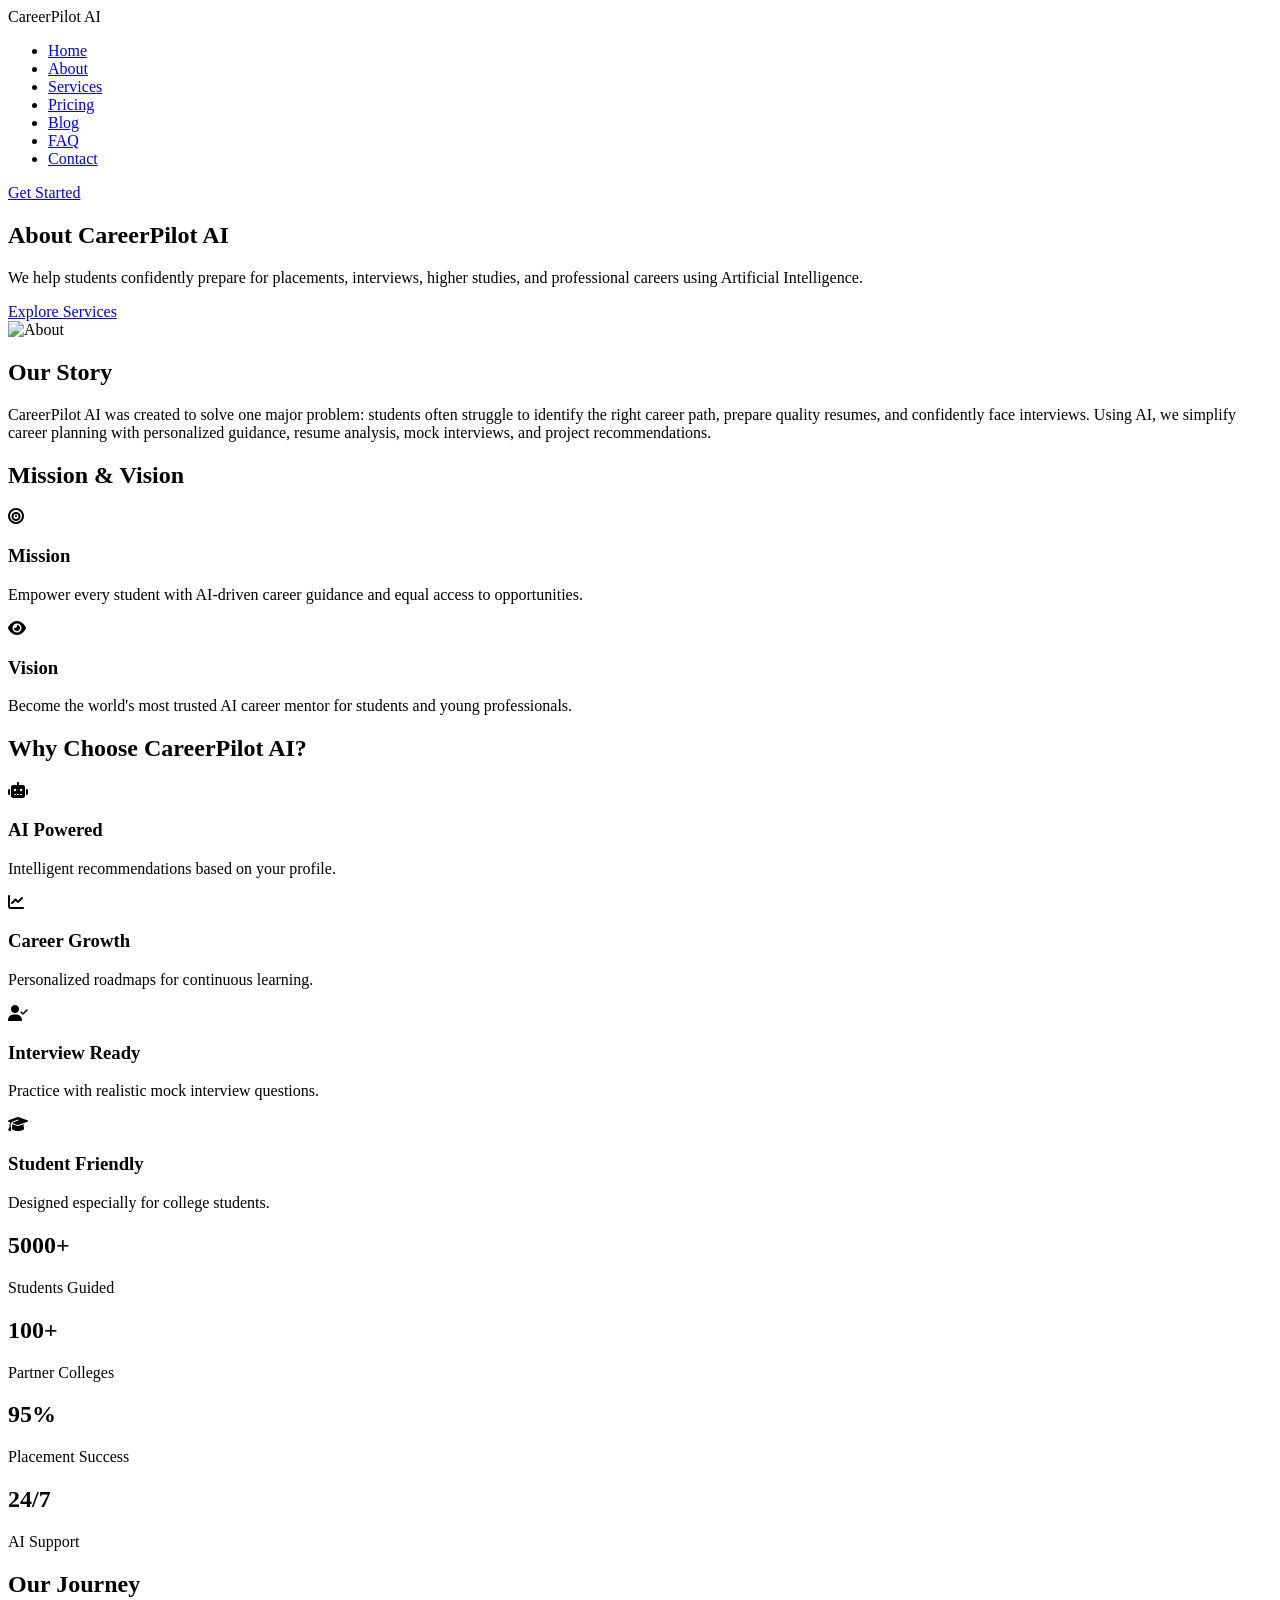
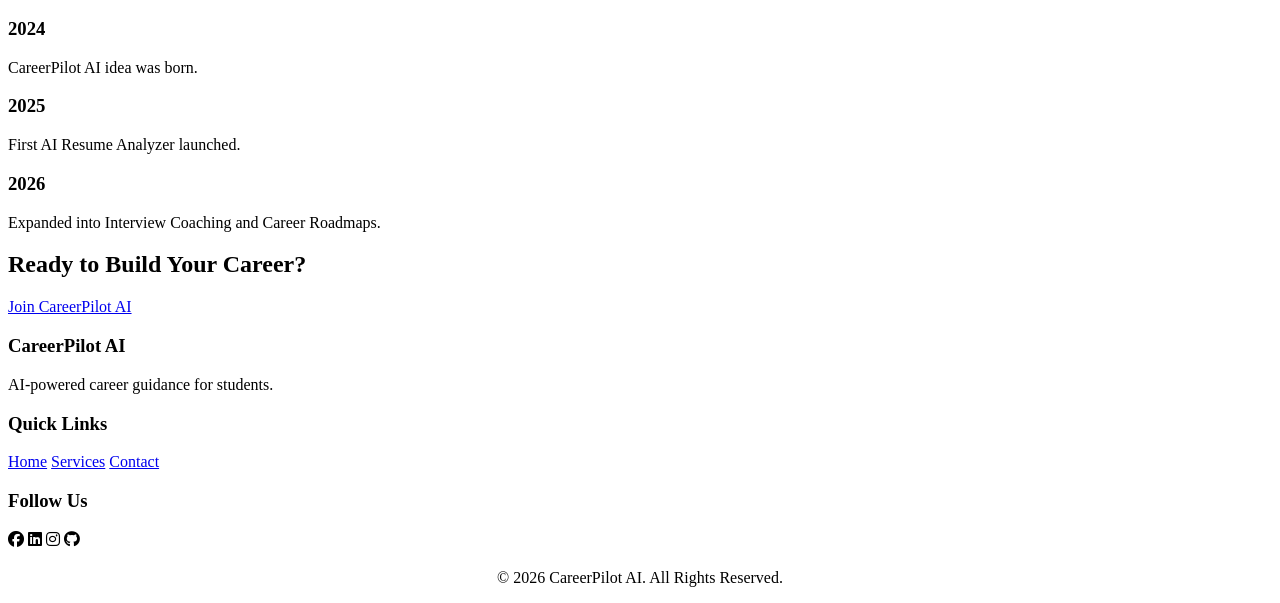
==== about.html @ dd6e1a9e "Add files via upload" ====
<!DOCTYPE html>
<html lang="en">

<head>

    <meta charset="UTF-8">
    <meta name="viewport" content="width=device-width, initial-scale=1.0">

    <title>About | CareerPilot AI</title>

    <link rel="stylesheet" href="css/style.css">
    <link rel="stylesheet" href="css/responsive.css">

    <link rel="stylesheet"
        href="https://cdnjs.cloudflare.com/ajax/libs/font-awesome/6.5.2/css/all.min.css">

    <link
        href="https://fonts.googleapis.com/css2?family=Poppins:wght@300;400;500;600;700&display=swap"
        rel="stylesheet">

</head>

<body>

    <!-- Navbar -->

    <nav>

        <div class="logo">
            CareerPilot <span>AI</span>
        </div>

        <ul>

            <li><a href="index.html">Home</a></li>

            <li><a href="about.html">About</a></li>

            <li><a href="services.html">Services</a></li>

            <li><a href="pricing.html">Pricing</a></li>

            <li><a href="blog.html">Blog</a></li>

            <li><a href="faq.html">FAQ</a></li>

            <li><a href="contact.html">Contact</a></li>

        </ul>

        <a href="#" class="btn">Get Started</a>

    </nav>



    <!-- Hero -->

    <section class="hero">

        <div class="hero-content">

            <h1>About CareerPilot AI</h1>

            <p>

                We help students confidently prepare for placements,
                interviews, higher studies, and professional careers using
                Artificial Intelligence.

            </p>

            <a href="services.html" class="btn">Explore Services</a>

        </div>

        <div class="hero-image">

            <img src="images/about.png" alt="About">

        </div>

    </section>



    <!-- Our Story -->

    <section class="features">

        <h2>Our Story</h2>

        <div class="card">

            <p>

                CareerPilot AI was created to solve one major problem:
                students often struggle to identify the right career path,
                prepare quality resumes, and confidently face interviews.

                Using AI, we simplify career planning with personalized
                guidance, resume analysis, mock interviews, and project
                recommendations.

            </p>

        </div>

    </section>



    <!-- Mission Vision -->

    <section class="features">

        <h2>Mission & Vision</h2>

        <div class="cards">

            <div class="card">

                <i class="fa-solid fa-bullseye"></i>

                <h3>Mission</h3>

                <p>

                    Empower every student with AI-driven career guidance
                    and equal access to opportunities.

                </p>

            </div>

            <div class="card">

                <i class="fa-solid fa-eye"></i>

                <h3>Vision</h3>

                <p>

                    Become the world's most trusted AI career mentor for
                    students and young professionals.

                </p>

            </div>

        </div>

    </section>



    <!-- Why Choose Us -->

    <section class="features">

        <h2>Why Choose CareerPilot AI?</h2>

        <div class="cards">

            <div class="card">

                <i class="fa-solid fa-robot"></i>

                <h3>AI Powered</h3>

                <p>

                    Intelligent recommendations based on your profile.

                </p>

            </div>

            <div class="card">

                <i class="fa-solid fa-chart-line"></i>

                <h3>Career Growth</h3>

                <p>

                    Personalized roadmaps for continuous learning.

                </p>

            </div>

            <div class="card">

                <i class="fa-solid fa-user-check"></i>

                <h3>Interview Ready</h3>

                <p>

                    Practice with realistic mock interview questions.

                </p>

            </div>

            <div class="card">

                <i class="fa-solid fa-graduation-cap"></i>

                <h3>Student Friendly</h3>

                <p>

                    Designed especially for college students.

                </p>

            </div>

        </div>

    </section>



    <!-- Statistics -->

    <section class="stats">

        <div>

            <h2>5000+</h2>

            <p>Students Guided</p>

        </div>

        <div>

            <h2>100+</h2>

            <p>Partner Colleges</p>

        </div>

        <div>

            <h2>95%</h2>

            <p>Placement Success</p>

        </div>

        <div>

            <h2>24/7</h2>

            <p>AI Support</p>

        </div>

    </section>



    <!-- Timeline -->

    <section class="features">

        <h2>Our Journey</h2>

        <div class="cards">

            <div class="card">

                <h3>2024</h3>

                <p>

                    CareerPilot AI idea was born.

                </p>

            </div>

            <div class="card">

                <h3>2025</h3>

                <p>

                    First AI Resume Analyzer launched.

                </p>

            </div>

            <div class="card">

                <h3>2026</h3>

                <p>

                    Expanded into Interview Coaching and Career Roadmaps.

                </p>

            </div>

        </div>

    </section>



    <!-- CTA -->

    <section class="cta">

        <h2>

            Ready to Build Your Career?

        </h2>

        <a href="contact.html" class="btn">

            Join CareerPilot AI

        </a>

    </section>



    <!-- Footer -->

    <footer>

        <div class="footer-content">

            <div>

                <h3>CareerPilot AI</h3>

                <p>

                    AI-powered career guidance for students.

                </p>

            </div>

            <div>

                <h3>Quick Links</h3>

                <a href="index.html">Home</a>

                <a href="services.html">Services</a>

                <a href="contact.html">Contact</a>

            </div>

            <div>

                <h3>Follow Us</h3>

                <i class="fab fa-facebook"></i>
                <i class="fab fa-linkedin"></i>
                <i class="fab fa-instagram"></i>
                <i class="fab fa-github"></i>

            </div>

        </div>

        <p style="text-align:center;margin-top:20px;">

            © 2026 CareerPilot AI. All Rights Reserved.

        </p>

    </footer>

    <script src="js/main.js"></script>

</body>

</html>
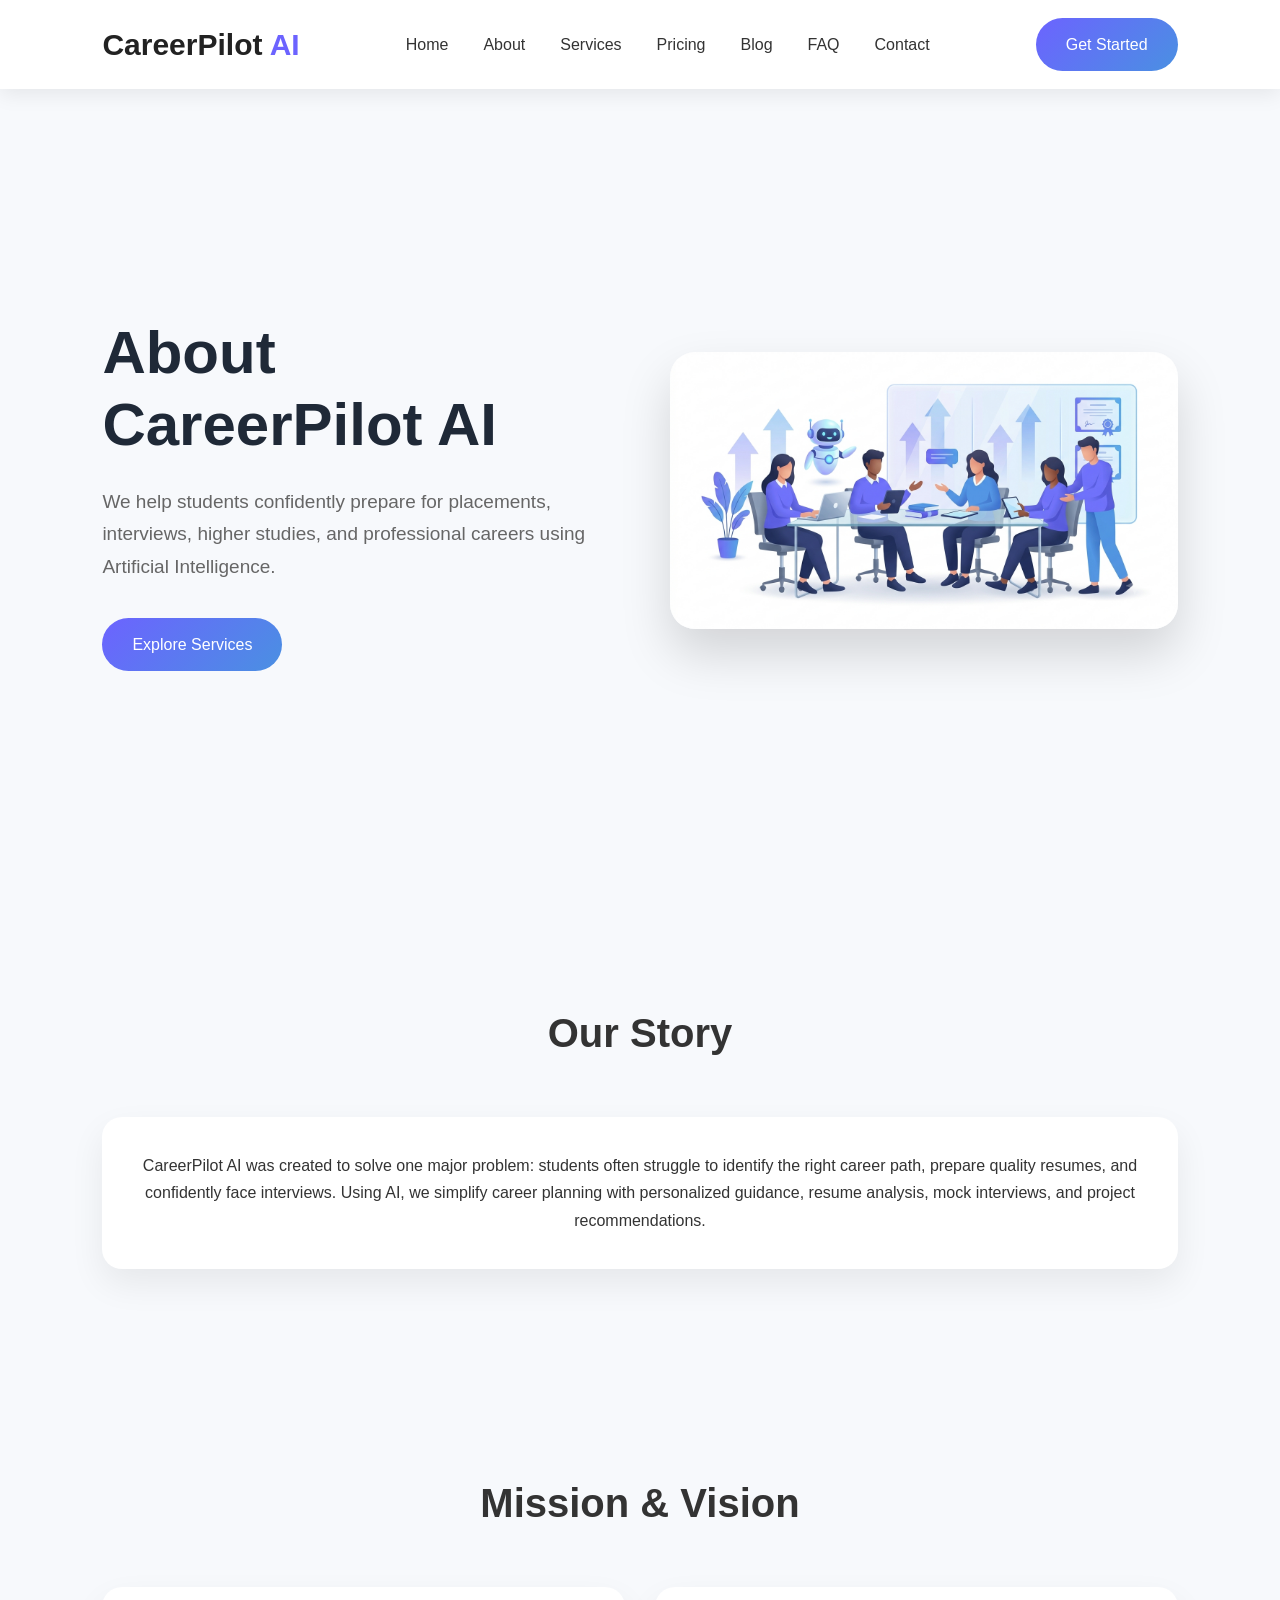
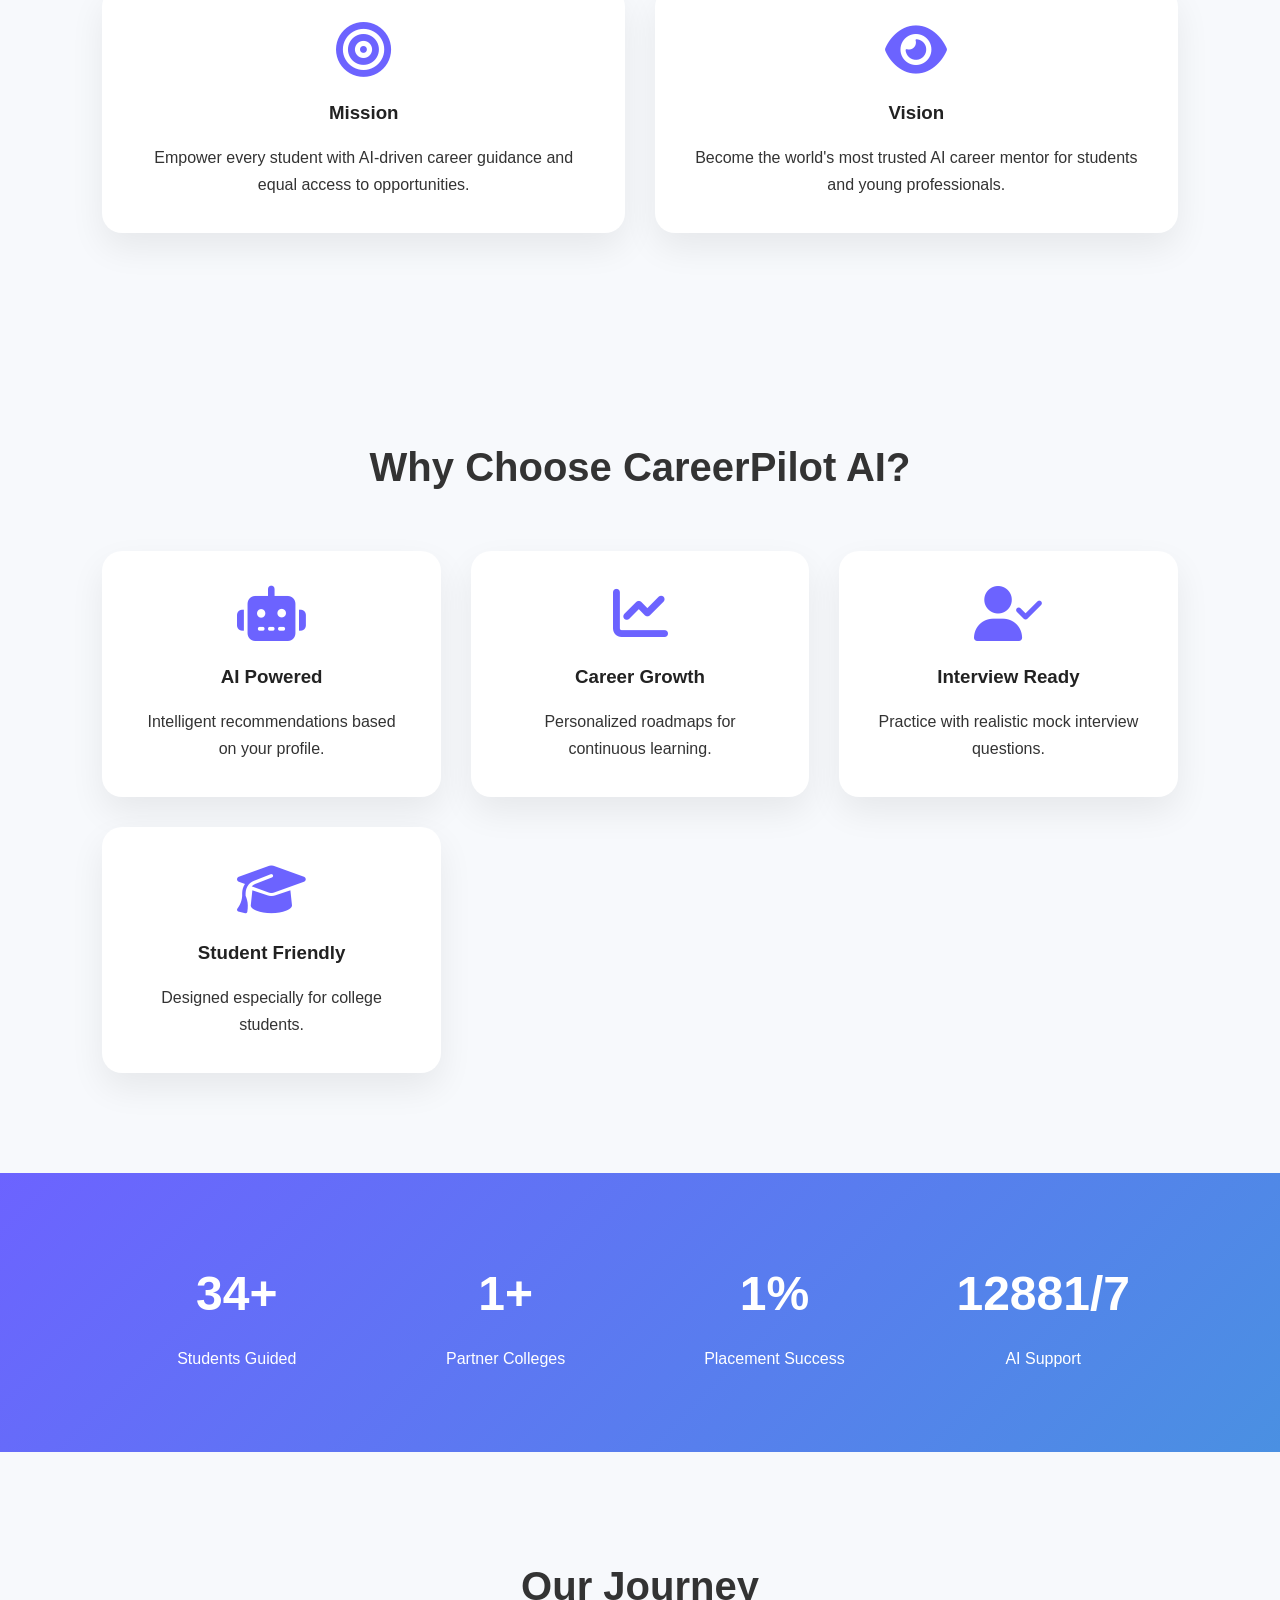
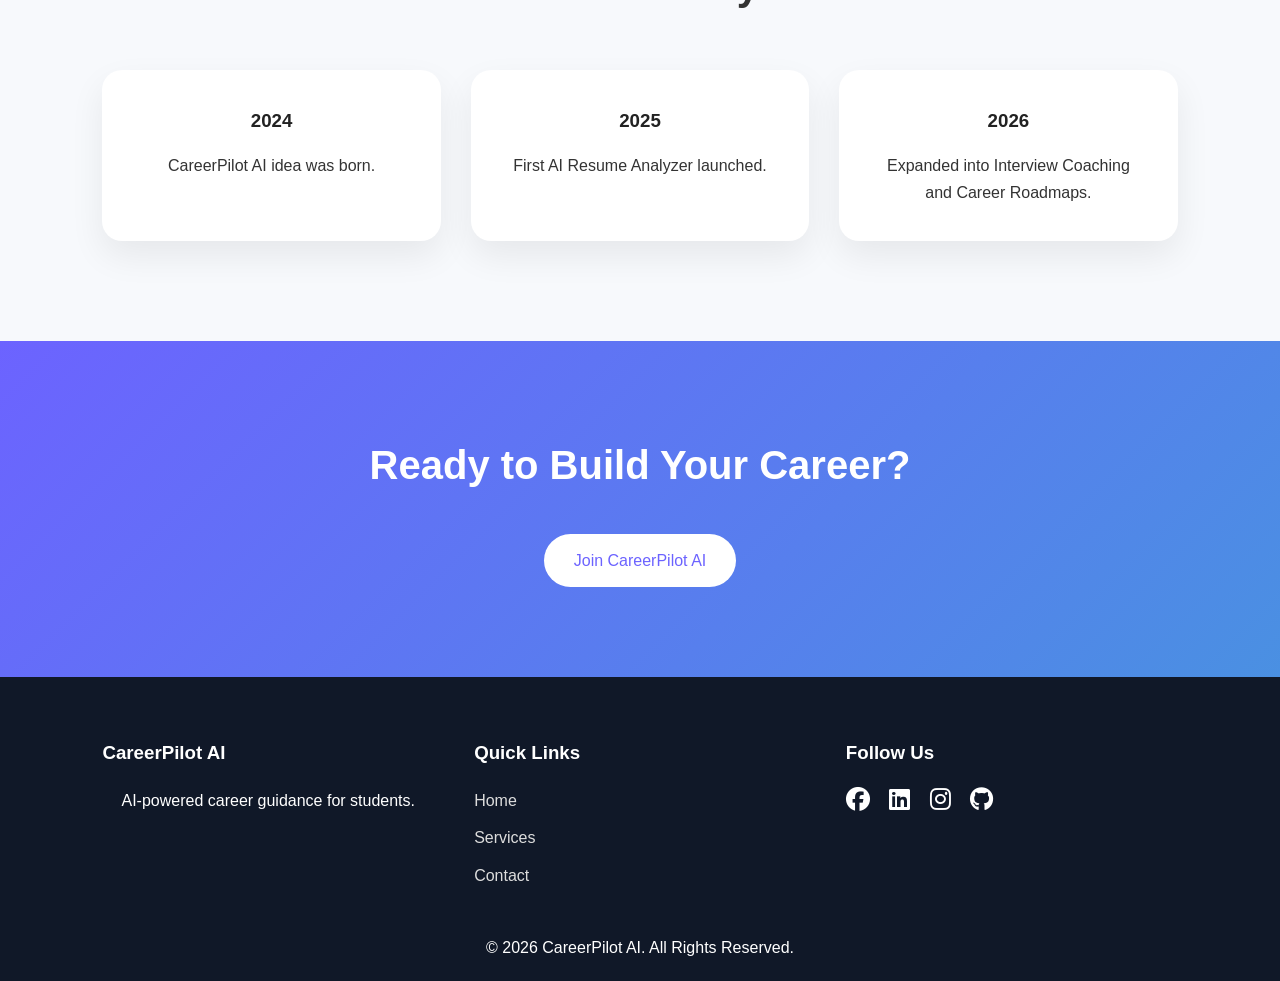
==== commit e8426349: "Update about.html" ====
--- a/about.html
+++ b/about.html
@@ -8,8 +8,8 @@
 
     <title>About | CareerPilot AI</title>
 
-    <link rel="stylesheet" href="css/style.css">
-    <link rel="stylesheet" href="css/responsive.css">
+    <link rel="stylesheet" href="style.css">
+    <link rel="stylesheet" href="responsive.css">
 
     <link rel="stylesheet"
         href="https://cdnjs.cloudflare.com/ajax/libs/font-awesome/6.5.2/css/all.min.css">
@@ -76,7 +76,7 @@
 
         <div class="hero-image">
 
-            <img src="images/about.png" alt="About">
+            <img src="about.png" alt="About">
 
         </div>
 
@@ -385,8 +385,8 @@
 
     </footer>
 
-    <script src="js/main.js"></script>
+    <script src="main.js"></script>
 
 </body>
 
-</html>+</html>
--- a/style.css
+++ b/style.css
@@ -0,0 +1,418 @@
+/* =========================
+   Google Font
+========================= */
+*{
+    margin:0;
+    padding:0;
+    box-sizing:border-box;
+    font-family:'Poppins',sans-serif;
+}
+
+html{
+    scroll-behavior:smooth;
+}
+
+body{
+    background:#f7f9fc;
+    color:#333;
+    line-height:1.7;
+}
+
+/* =========================
+   Navbar
+========================= */
+
+nav{
+    position:sticky;
+    top:0;
+    z-index:1000;
+
+    display:flex;
+    justify-content:space-between;
+    align-items:center;
+
+    padding:18px 8%;
+
+    background:#fff;
+    box-shadow:0 5px 20px rgba(0,0,0,.08);
+}
+
+.logo{
+    font-size:30px;
+    font-weight:700;
+    color:#222;
+}
+
+.logo span{
+    color:#6C63FF;
+}
+
+nav ul{
+    display:flex;
+    list-style:none;
+    gap:35px;
+}
+
+nav ul li a{
+    text-decoration:none;
+    color:#333;
+    font-weight:500;
+    transition:.3s;
+}
+
+nav ul li a:hover{
+    color:#6C63FF;
+}
+
+/* =========================
+   Buttons
+========================= */
+
+.btn{
+    display:inline-block;
+    text-decoration:none;
+
+    background:linear-gradient(135deg,#6C63FF,#4A90E2);
+    color:#fff;
+
+    padding:13px 30px;
+
+    border-radius:40px;
+
+    transition:.3s;
+}
+
+.btn:hover{
+    transform:translateY(-4px);
+    box-shadow:0 10px 25px rgba(108,99,255,.3);
+}
+
+.secondary{
+    background:#fff;
+    color:#6C63FF;
+    border:2px solid #6C63FF;
+    margin-left:15px;
+}
+
+.secondary:hover{
+    background:#6C63FF;
+    color:white;
+}
+
+/* =========================
+   Hero
+========================= */
+
+.hero{
+
+    display:flex;
+    justify-content:space-between;
+    align-items:center;
+
+    padding:90px 8%;
+
+    min-height:90vh;
+
+    gap:60px;
+}
+
+.hero-content{
+    flex:1;
+}
+
+.hero-content h1{
+
+    font-size:60px;
+    line-height:1.2;
+
+    margin-bottom:25px;
+
+    color:#1f2937;
+}
+
+.hero-content p{
+
+    font-size:19px;
+
+    margin-bottom:35px;
+
+    color:#666;
+}
+
+.hero-image{
+    flex:1;
+    text-align:center;
+}
+
+.hero-image img{
+
+    width:100%;
+    max-width:600px;
+
+    border-radius:25px;
+
+    box-shadow:0 25px 50px rgba(0,0,0,.15);
+}
+
+/* =========================
+   Section Title
+========================= */
+
+section h2{
+
+    text-align:center;
+
+    font-size:40px;
+
+    margin-bottom:50px;
+}
+
+/* =========================
+   Features
+========================= */
+
+.features{
+
+    padding:100px 8%;
+}
+
+.cards{
+
+    display:grid;
+
+    grid-template-columns:repeat(auto-fit,minmax(250px,1fr));
+
+    gap:30px;
+}
+
+.card{
+
+    background:white;
+
+    border-radius:20px;
+
+    padding:35px;
+
+    text-align:center;
+
+    transition:.4s;
+
+    box-shadow:0 15px 35px rgba(0,0,0,.07);
+}
+
+.card:hover{
+
+    transform:translateY(-12px);
+
+    box-shadow:0 25px 45px rgba(0,0,0,.15);
+}
+
+.card i{
+
+    font-size:55px;
+
+    color:#6C63FF;
+
+    margin-bottom:20px;
+}
+
+.card h3{
+
+    margin-bottom:15px;
+
+    color:#222;
+}
+
+/* =========================
+   Statistics
+========================= */
+
+.stats{
+
+    display:grid;
+
+    grid-template-columns:repeat(4,1fr);
+
+    padding:80px 8%;
+
+    text-align:center;
+
+    background:linear-gradient(135deg,#6C63FF,#4A90E2);
+
+    color:white;
+}
+
+.stats h2{
+
+    font-size:48px;
+
+    margin-bottom:10px;
+}
+
+/* =========================
+   Testimonials
+========================= */
+
+.testimonials{
+
+    padding:100px 8%;
+}
+
+.testimonial-box{
+
+    display:grid;
+
+    grid-template-columns:repeat(auto-fit,minmax(320px,1fr));
+
+    gap:40px;
+}
+
+.testimonial{
+
+    background:white;
+
+    padding:35px;
+
+    border-radius:20px;
+
+    text-align:center;
+
+    box-shadow:0 10px 30px rgba(0,0,0,.08);
+}
+
+.testimonial img{
+
+    width:90px;
+    height:90px;
+
+    border-radius:50%;
+
+    object-fit:cover;
+
+    margin-bottom:20px;
+}
+
+.testimonial h4{
+
+    margin-top:20px;
+
+    color:#6C63FF;
+}
+
+/* =========================
+   CTA
+========================= */
+
+.cta{
+
+    background:linear-gradient(135deg,#6C63FF,#4A90E2);
+
+    color:white;
+
+    padding:90px 8%;
+
+    text-align:center;
+}
+
+.cta h2{
+
+    margin-bottom:35px;
+}
+
+.cta .btn{
+
+    background:white;
+    color:#6C63FF;
+}
+
+/* =========================
+   Footer
+========================= */
+
+footer{
+
+    background:#101828;
+
+    color:white;
+
+    padding:60px 8% 20px;
+}
+
+.footer-content{
+
+    display:grid;
+
+    grid-template-columns:repeat(auto-fit,minmax(250px,1fr));
+
+    gap:40px;
+
+    margin-bottom:35px;
+}
+
+.footer-content h3{
+
+    margin-bottom:18px;
+}
+
+.footer-content a{
+
+    display:block;
+
+    color:#ddd;
+
+    text-decoration:none;
+
+    margin-bottom:10px;
+
+    transition:.3s;
+}
+
+.footer-content a:hover{
+
+    color:#6C63FF;
+}
+
+.footer-content i{
+
+    font-size:24px;
+
+    margin-right:15px;
+
+    cursor:pointer;
+
+    transition:.3s;
+}
+
+.footer-content i:hover{
+
+    color:#6C63FF;
+}
+
+footer p{
+
+    text-align:center;
+}
+
+/* =========================
+   Simple Fade Animation
+========================= */
+
+@keyframes float{
+
+    0%{
+        transform:translateY(0);
+    }
+
+    50%{
+        transform:translateY(-15px);
+    }
+
+    100%{
+        transform:translateY(0);
+    }
+}
+
+.hero-image img{
+
+    animation:float 5s ease-in-out infinite;
+}
--- a/responsive.css
+++ b/responsive.css
@@ -0,0 +1,153 @@
+/* ===========================
+   Tablet Devices (992px)
+=========================== */
+
+@media (max-width:992px){
+
+    nav{
+        flex-direction:column;
+        gap:20px;
+    }
+
+    nav ul{
+        flex-wrap:wrap;
+        justify-content:center;
+        gap:18px;
+    }
+
+    .hero{
+        flex-direction:column-reverse;
+        text-align:center;
+        padding:70px 6%;
+    }
+
+    .hero-content h1{
+        font-size:46px;
+    }
+
+    .hero-content p{
+        font-size:17px;
+    }
+
+    .hero-image img{
+        max-width:450px;
+    }
+
+    .stats{
+        grid-template-columns:repeat(2,1fr);
+        gap:30px;
+    }
+
+}
+
+/* ===========================
+   Mobile Devices (768px)
+=========================== */
+
+@media (max-width:768px){
+
+    nav{
+        padding:15px 20px;
+    }
+
+    nav ul{
+        flex-direction:column;
+        align-items:center;
+        width:100%;
+    }
+
+    .logo{
+        font-size:26px;
+    }
+
+    .hero{
+        min-height:auto;
+        padding:60px 20px;
+    }
+
+    .hero-content h1{
+        font-size:38px;
+    }
+
+    .hero-content p{
+        font-size:16px;
+    }
+
+    .hero-buttons{
+        display:flex;
+        flex-direction:column;
+        gap:15px;
+        align-items:center;
+    }
+
+    .secondary{
+        margin-left:0;
+    }
+
+    .cards{
+        grid-template-columns:1fr;
+    }
+
+    .testimonial-box{
+        grid-template-columns:1fr;
+    }
+
+    .stats{
+        grid-template-columns:1fr;
+        gap:35px;
+    }
+
+    section{
+        padding:70px 20px !important;
+    }
+
+    section h2{
+        font-size:32px;
+    }
+
+    .cta h2{
+        font-size:30px;
+    }
+
+    .footer-content{
+        text-align:center;
+    }
+
+}
+
+/* ===========================
+   Small Mobile (480px)
+=========================== */
+
+@media (max-width:480px){
+
+    .hero-content h1{
+        font-size:30px;
+    }
+
+    .hero-content p{
+        font-size:15px;
+    }
+
+    .btn{
+        width:100%;
+        text-align:center;
+    }
+
+    .card{
+        padding:25px;
+    }
+
+    .testimonial{
+        padding:25px;
+    }
+
+    .stats h2{
+        font-size:36px;
+    }
+
+    .logo{
+        font-size:22px;
+    }
+
+}
